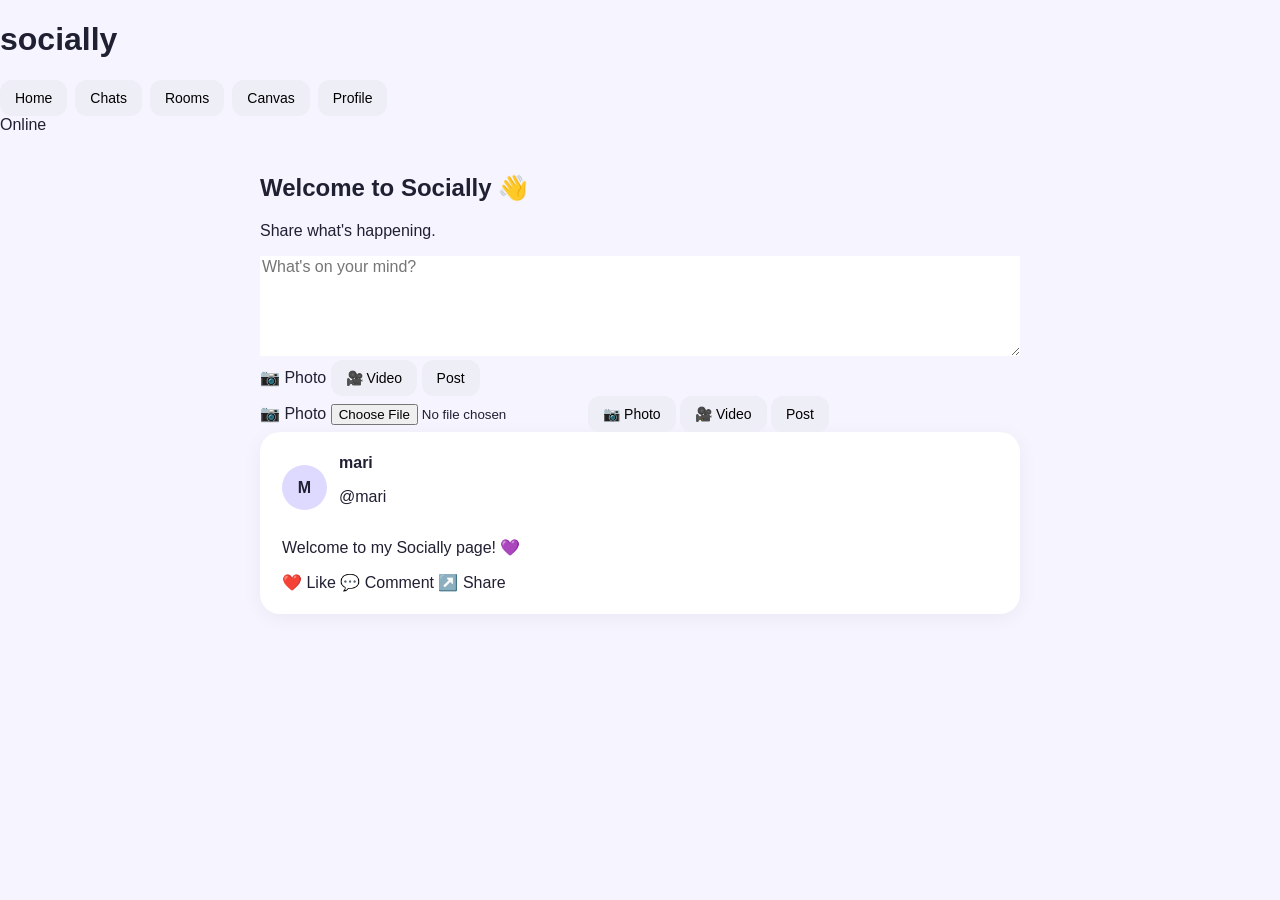
==== index.html @ 67bec3a6 "Update index.html" ====
<!DOCTYPE html>
<html lang="en">
<head>
  <meta charset="UTF-8">
  <meta name="viewport" content="width=device-width, initial-scale=1.0">
  <title>Socially</title>
  <link rel="stylesheet" href="style.css">
</head>

<body>

  <header>
    <h1>socially</h1>

    <nav>
      <button onclick="showPage('home')">Home</button>
      <button onclick="showPage('chats')">Chats</button>
      <button onclick="showPage('rooms')">Rooms</button>
      <button onclick="showPage('canvas')">Canvas</button>
      <button onclick="showPage('profile')">Profile</button>
    </nav>

    <div class="online">
      <span class="online-dot"></span>
      Online
    </div>
  </header>

  <main>

    <!-- HOME -->
    <section id="home" class="page active">
      <div class="card">
        <h2>Welcome to Socially 👋</h2>
        <p>Share what's happening.</p>

        <textarea placeholder="What's on your mind?"></textarea>

        <div class="post-buttons">    <label class="upload-button">     📷 Photo     <input type="file" id="photoInput" accept="image/*">   </label>    <button type="button">🎥 Video</button>    <button type="button">Post</button>  </div>  <div id="photoPreview"></div>   📷 Photo   <input type="file" id="photoInput" accept="image/*"> </label>
          <button>📷 Photo</button>
          <button>🎥 Video</button>
          <button>Post</button>
        </div>
      </div>

      <div class="card post">
        <div class="post-user">
          <div class="avatar">M</div>
          <div>
            <strong>mari</strong>
            <p>@mari</p>
          </div>
        </div>

        <p>Welcome to my Socially page! 💜</p>

        <div class="reactions">
          ❤️ Like
          💬 Comment
          ↗️ Share
        </div>
      </div>
    </section>


    <!-- CHATS -->
    <section id="chats" class="page">
      <div class="card">
        <h2>Chats 💬</h2>
        <p>Your group chats will appear here.</p>

        <button>＋ New group chat</button>
      </div>
    </section>


    <!-- ROOMS -->
    <section id="rooms" class="page">
      <div class="card">
        <h2>Rooms 🏠</h2>
        <p>Create a room and invite people.</p>

        <button>＋ Create room</button>
      </div>
    </section>


    <!-- CANVAS -->
    <section id="canvas" class="page">
      <div class="card">
        <h2>Collaborative Canvas 🎨</h2>
        <p>Draw together with your friends.</p>

        <div class="canvas-area">
          Your canvas will go here.
        </div>
      </div>
    </section>


    <!-- PROFILE -->
    <section id="profile" class="page">
      <div class="card profile-card">
        <div class="big-avatar">M</div>

        <h2>mari</h2>
        <p>@mari</p>

        <p>Making memories on Socially 💜</p>

        <button>Edit profile</button>
      </div>
    </section>

  </main>

  <script src="app.js"></script>
</body>
</html>
---- style.css ----
* {
  box-sizing: border-box;
}

body {
  margin: 0;
  font-family: Arial, sans-serif;
  background: #f5f4ff;
  color: #202033;
}

.topbar {
  height: 70px;
  padding: 0 30px;
  display: flex;
  align-items: center;
  justify-content: space-between;
  background: white;
  border-bottom: 1px solid #ddd;
  position: sticky;
  top: 0;
  z-index: 10;
}

.logo {
  font-size: 26px;
  font-weight: bold;
}

nav {
  display: flex;
  gap: 8px;
}

button {
  border: 0;
  background: #eeeef7;
  padding: 10px 15px;
  border-radius: 12px;
  cursor: pointer;
  font-size: 14px;
}

button:hover {
  transform: translateY(-1px);
}

.online-status {
  display: flex;
  align-items: center;
  gap: 7px;
  font-size: 14px;
}

.online-dot {
  width: 11px;
  height: 11px;
  background: #25d366;
  border-radius: 50%;
  animation: pulse 1.5s infinite;
}

@keyframes pulse {
  50% {
    opacity: 0.35;
  }
}

main {
  max-width: 800px;
  margin: 40px auto;
  padding: 0 20px;
}

.page {
  display: none;
}

.page.active {
  display: block;
}

.welcome {
  text-align: center;
  margin-bottom: 30px;
}

.create-post,
.post,
.empty-card,
.profile-card {
  background: white;
  border-radius: 20px;
  padding: 22px;
  margin-bottom: 20px;
  box-shadow: 0 4px 20px rgba(0, 0, 0, 0.05);
}

textarea {
  width: 100%;
  min-height: 100px;
  border: 0;
  resize: vertical;
  font: inherit;
  outline: none;
}

.post-actions {
  display: flex;
  gap: 10px;
}

.post-button {
  margin-left: auto;
  background: #202033;
  color: white;
}

.post-user {
  display: flex;
  align-items: center;
  gap: 12px;
}

.avatar,
.profile-avatar {
  display: flex;
  align-items: center;
  justify-content: center;
  background: #ddd9ff;
  border-radius: 50%;
  font-weight: bold;
}

.avatar {
  width: 45px;
  height: 45px;
}

.profile-avatar {
  width: 100px;
  height: 100px;
  margin: auto;
  font-size: 40px;
}

small {
  display: block;
  color: #888;
  margin-top: 3px;
}

.post-reactions {
  display: flex;
  gap: 8px;
  border-top: 1px solid #eee;
  padding-top: 15px;
}

.canvas-placeholder {
  height: 500px;
  background: white;
  border: 2px dashed #bbb;
  border-radius: 20px;
  display: flex;
  align-items: center;
  justify-content: center;
  .upload-button {
  display: inline-block;
  padding: 10px 16px;
  background: #eeeaff;
  border-radius: 12px;
  cursor: pointer;
  font-weight: bold;
}

.upload-button input {
  display: none;
}

#photoPreview img {
  max-width: 100%;
  margin-top: 15px;
  border-radius: 16px;
}
}

.profile-card {
  text-align: center;
}
.upload-button input {
  display: none;
}
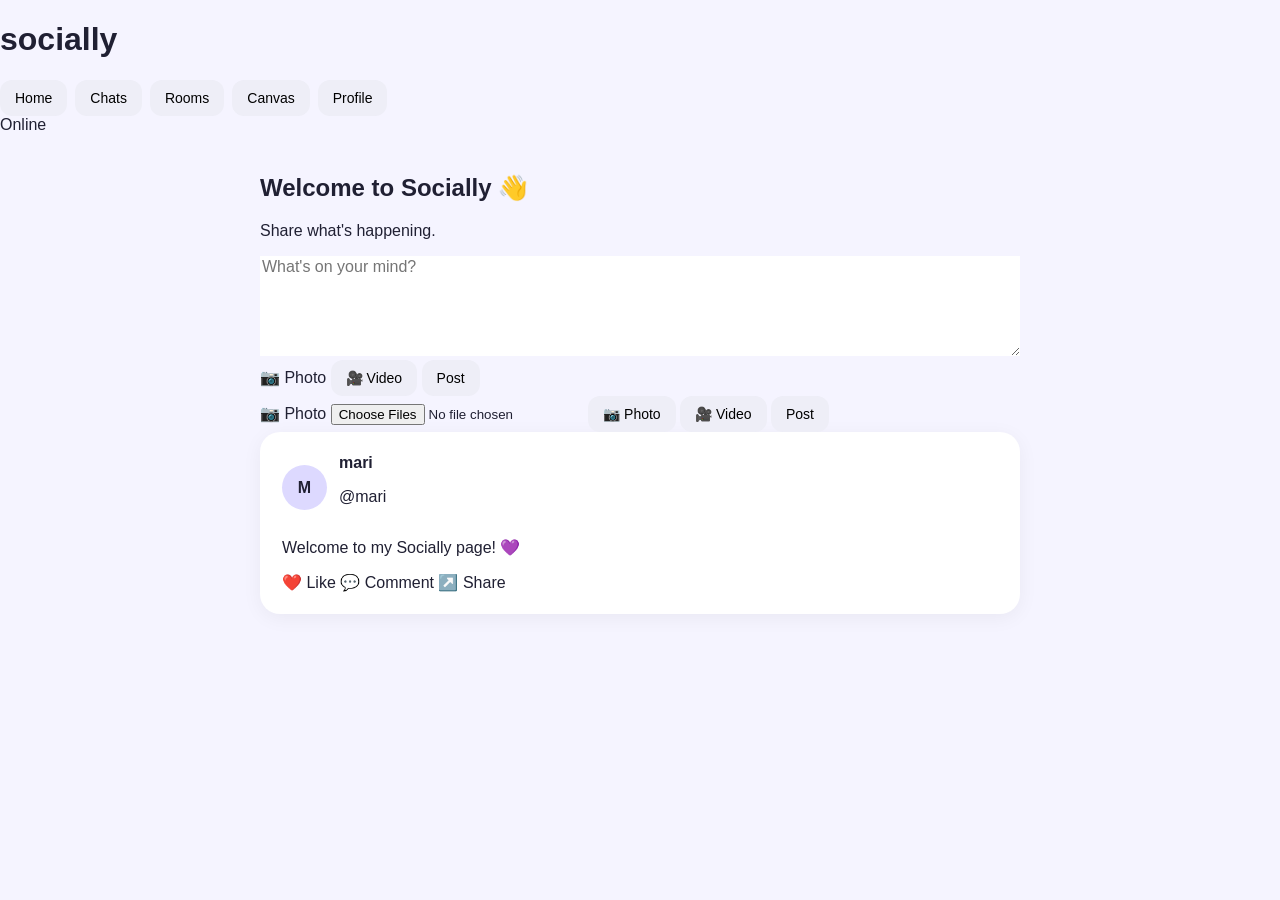
==== commit ccab1b26: "Update index.html" ====
--- a/index.html
+++ b/index.html
@@ -36,7 +36,7 @@
 
         <textarea placeholder="What's on your mind?"></textarea>
 
-        <div class="post-buttons">    <label class="upload-button">     📷 Photo     <input type="file" id="photoInput" accept="image/*">   </label>    <button type="button">🎥 Video</button>    <button type="button">Post</button>  </div>  <div id="photoPreview"></div>   📷 Photo   <input type="file" id="photoInput" accept="image/*"> </label>
+        <div class="post-buttons">    <label class="upload-button">     📷 Photo     <input type="file" id="photoInput" accept="image/*" multiple>   </label>    <button type="button">🎥 Video</button>    <button type="button">Post</button>  </div>  <div id="photoPreview"></div>   📷 Photo   <input type="file" id="photoInput" accept="image/*" multiple> </label>
           <button>📷 Photo</button>
           <button>🎥 Video</button>
           <button>Post</button>
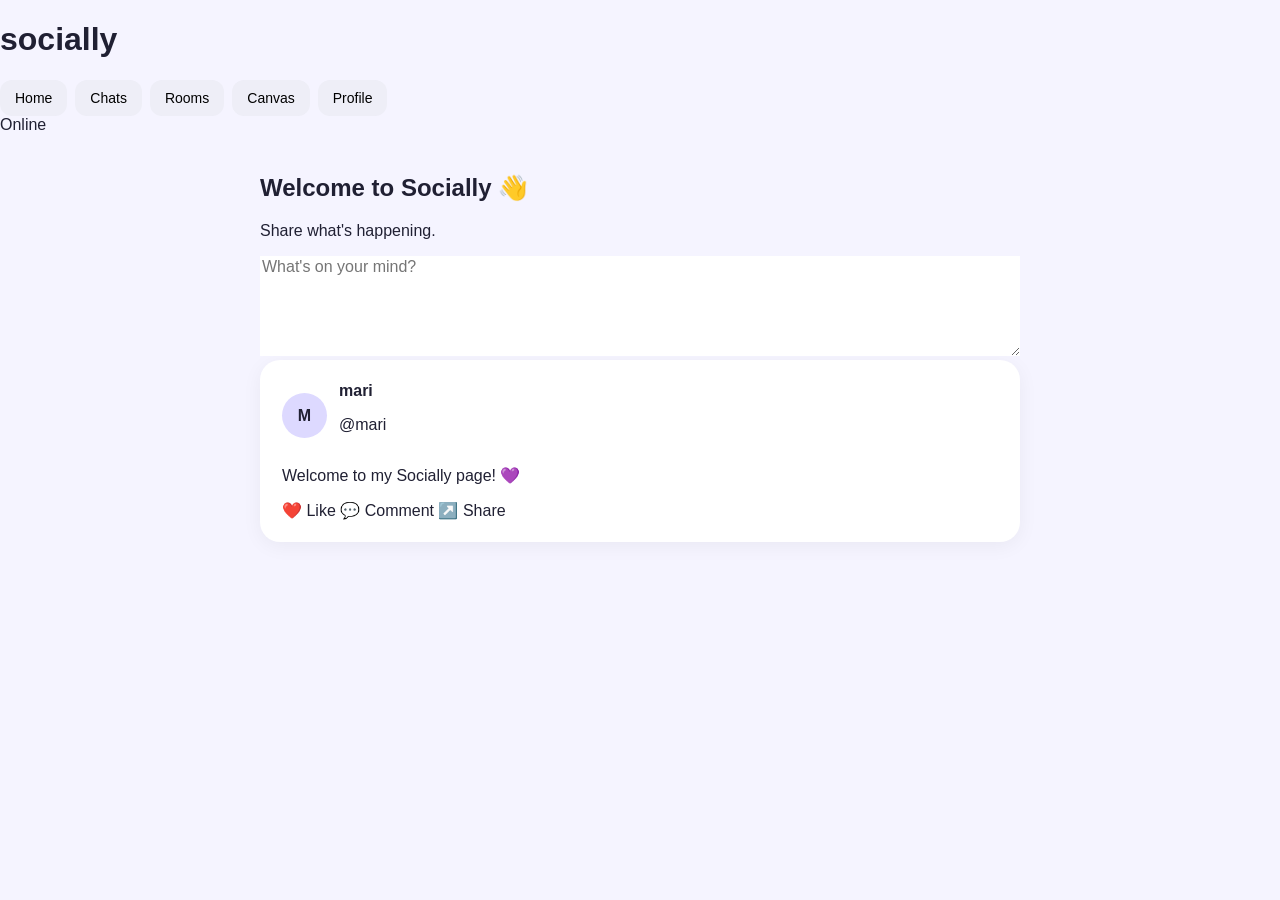
==== commit 1fd49e29: "Update index.html" ====
--- a/index.html
+++ b/index.html
@@ -35,12 +35,6 @@
         <p>Share what's happening.</p>
 
         <textarea placeholder="What's on your mind?"></textarea>
-
-        <div class="post-buttons">    <label class="upload-button">     📷 Photo     <input type="file" id="photoInput" accept="image/*" multiple>   </label>    <button type="button">🎥 Video</button>    <button type="button">Post</button>  </div>  <div id="photoPreview"></div>   📷 Photo   <input type="file" id="photoInput" accept="image/*" multiple> </label>
-          <button>📷 Photo</button>
-          <button>🎥 Video</button>
-          <button>Post</button>
-        </div>
       </div>
 
       <div class="card post">
--- a/style.css
+++ b/style.css
@@ -191,3 +191,19 @@
 .upload-button input {
   display: none;
 }
+.photo-slider {
+  display: flex;
+  gap: 12px;
+  overflow-x: auto;
+  scroll-snap-type: x mandatory;
+  padding: 10px 0;
+}
+
+.photo-slider img {
+  width: 85%;
+  max-height: 450px;
+  object-fit: cover;
+  border-radius: 18px;
+  flex-shrink: 0;
+  scroll-snap-align: center;
+}
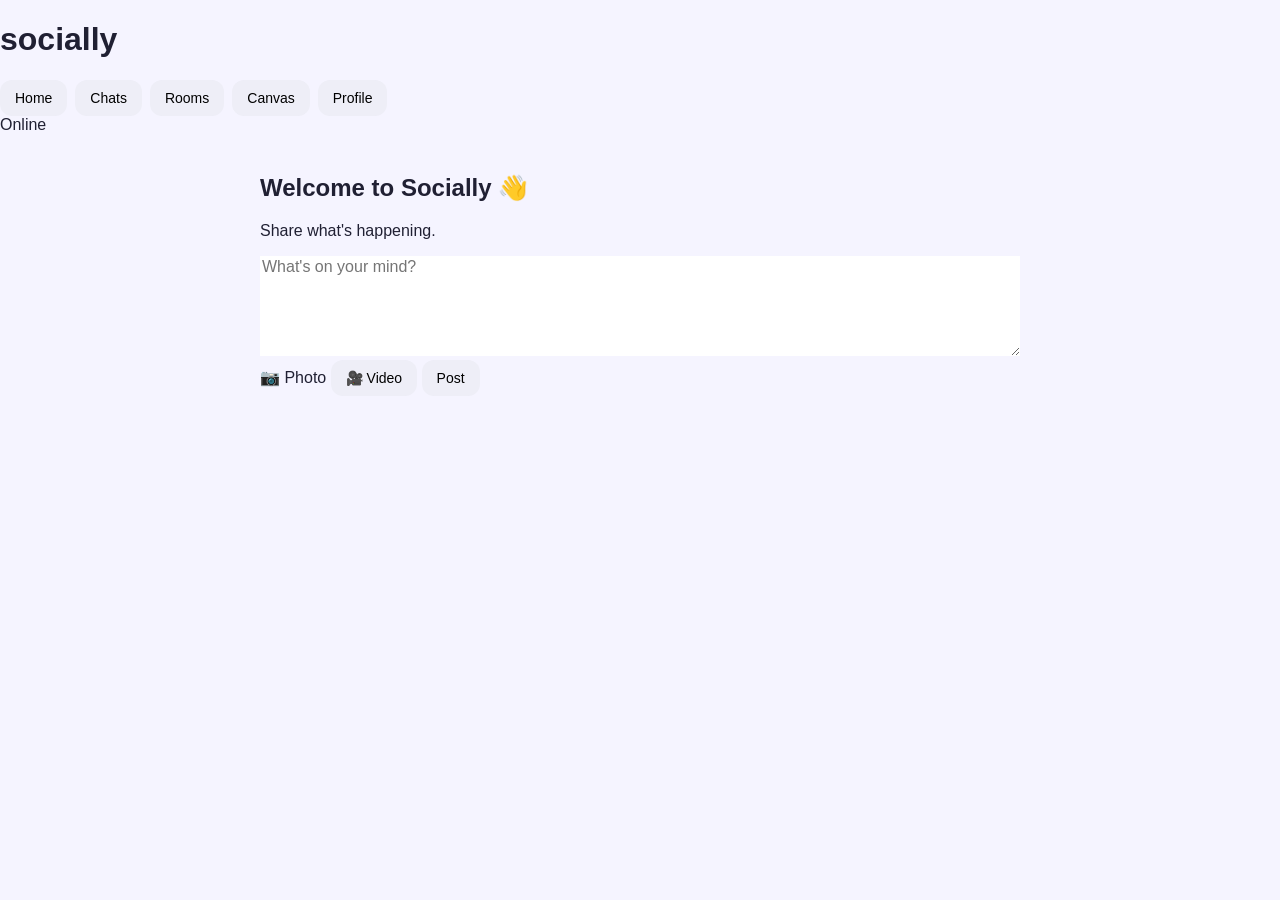
==== commit bf2d40f4: "Update index.html" ====
--- a/index.html
+++ b/index.html
@@ -35,79 +35,14 @@
         <p>Share what's happening.</p>
 
         <textarea placeholder="What's on your mind?"></textarea>
-      </div>
+  <div class="post-buttons">
+  <label class="upload-button">
+    📷 Photo
+    <input type="file" id="photoInput" accept="image/*" multiple>
+  </label>
 
-      <div class="card post">
-        <div class="post-user">
-          <div class="avatar">M</div>
-          <div>
-            <strong>mari</strong>
-            <p>@mari</p>
-          </div>
-        </div>
+  <button type="button">🎥 Video</button>
+  <button type="button">Post</button>
+</div>
 
-        <p>Welcome to my Socially page! 💜</p>
-
-        <div class="reactions">
-          ❤️ Like
-          💬 Comment
-          ↗️ Share
-        </div>
-      </div>
-    </section>
-
-
-    <!-- CHATS -->
-    <section id="chats" class="page">
-      <div class="card">
-        <h2>Chats 💬</h2>
-        <p>Your group chats will appear here.</p>
-
-        <button>＋ New group chat</button>
-      </div>
-    </section>
-
-
-    <!-- ROOMS -->
-    <section id="rooms" class="page">
-      <div class="card">
-        <h2>Rooms 🏠</h2>
-        <p>Create a room and invite people.</p>
-
-        <button>＋ Create room</button>
-      </div>
-    </section>
-
-
-    <!-- CANVAS -->
-    <section id="canvas" class="page">
-      <div class="card">
-        <h2>Collaborative Canvas 🎨</h2>
-        <p>Draw together with your friends.</p>
-
-        <div class="canvas-area">
-          Your canvas will go here.
-        </div>
-      </div>
-    </section>
-
-
-    <!-- PROFILE -->
-    <section id="profile" class="page">
-      <div class="card profile-card">
-        <div class="big-avatar">M</div>
-
-        <h2>mari</h2>
-        <p>@mari</p>
-
-        <p>Making memories on Socially 💜</p>
-
-        <button>Edit profile</button>
-      </div>
-    </section>
-
-  </main>
-
-  <script src="app.js"></script>
-</body>
-</html>
+<div id="photoPreview"></div>
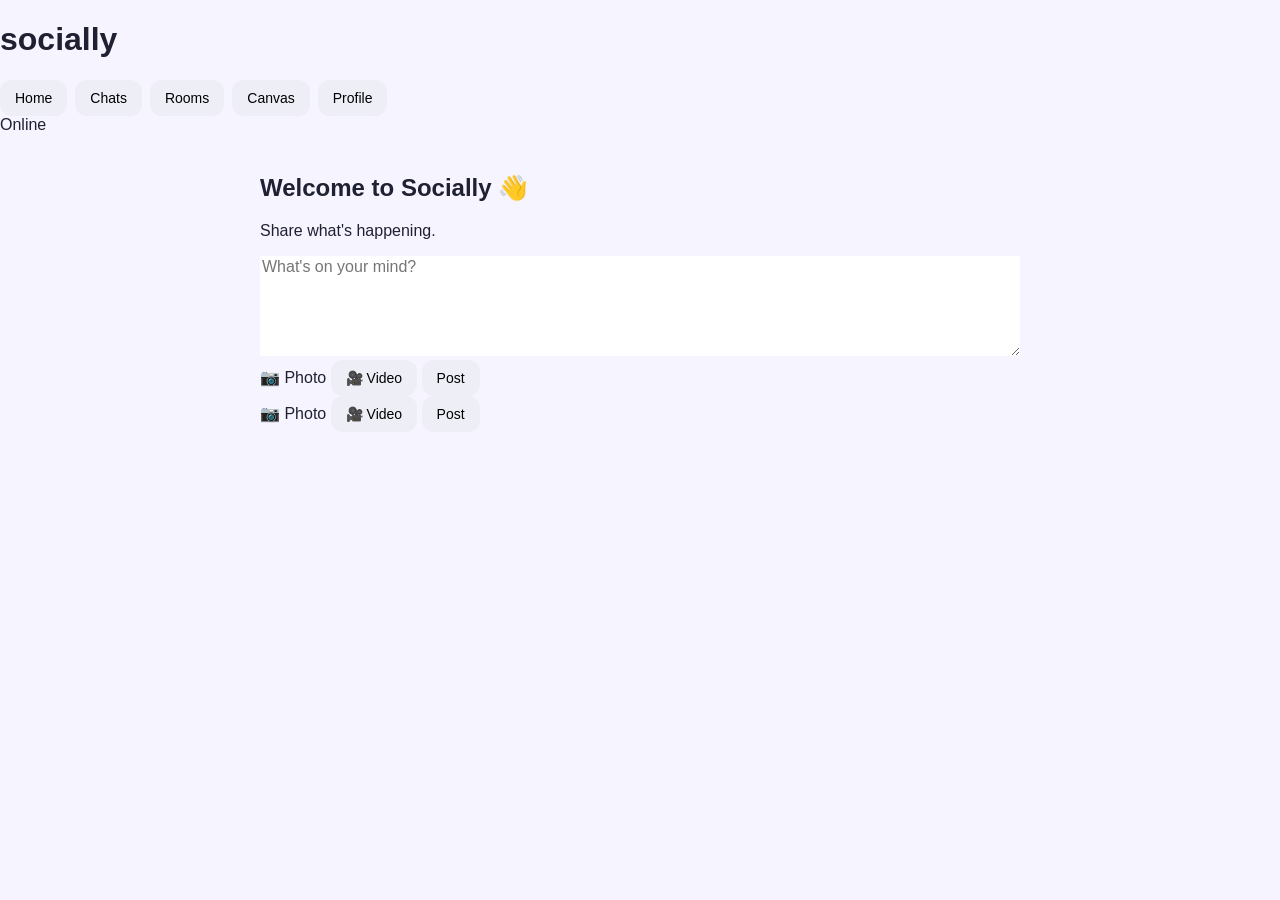
==== commit 54a873d1: "Update index.html" ====
--- a/index.html
+++ b/index.html
@@ -35,6 +35,17 @@
         <p>Share what's happening.</p>
 
         <textarea placeholder="What's on your mind?"></textarea>
+        <div class="post-buttons">
+  <label class="upload-button">
+    📷 Photo
+    <input type="file" id="photoInput" accept="image/*" multiple>
+  </label>
+
+  <button type="button">🎥 Video</button>
+  <button type="button">Post</button>
+</div>
+
+<div id="photoPreview"></div>
   <div class="post-buttons">
   <label class="upload-button">
     📷 Photo
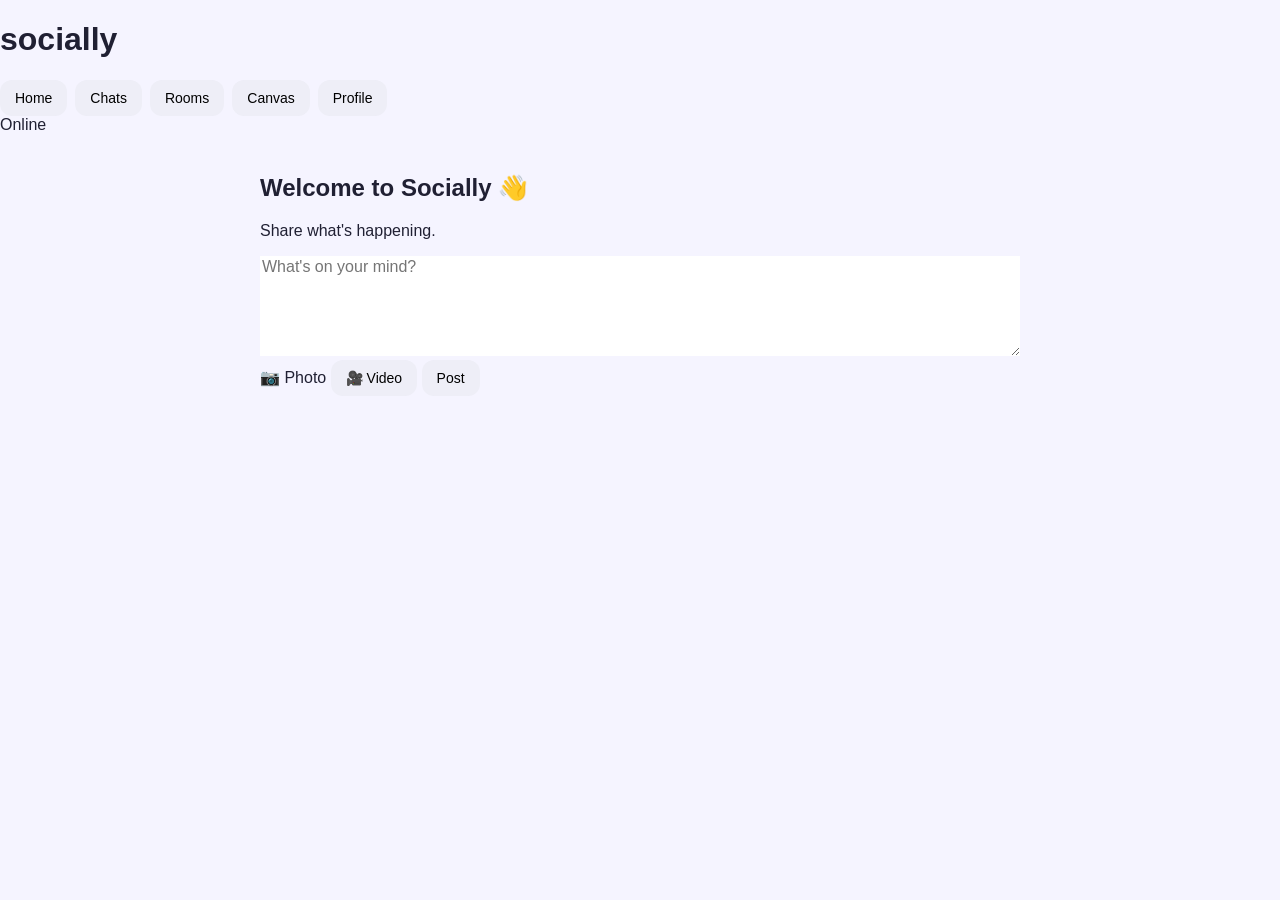
==== commit 4353299d: "Update index.html" ====
--- a/index.html
+++ b/index.html
@@ -46,14 +46,3 @@
 </div>
 
 <div id="photoPreview"></div>
-  <div class="post-buttons">
-  <label class="upload-button">
-    📷 Photo
-    <input type="file" id="photoInput" accept="image/*" multiple>
-  </label>
-
-  <button type="button">🎥 Video</button>
-  <button type="button">Post</button>
-</div>
-
-<div id="photoPreview"></div>
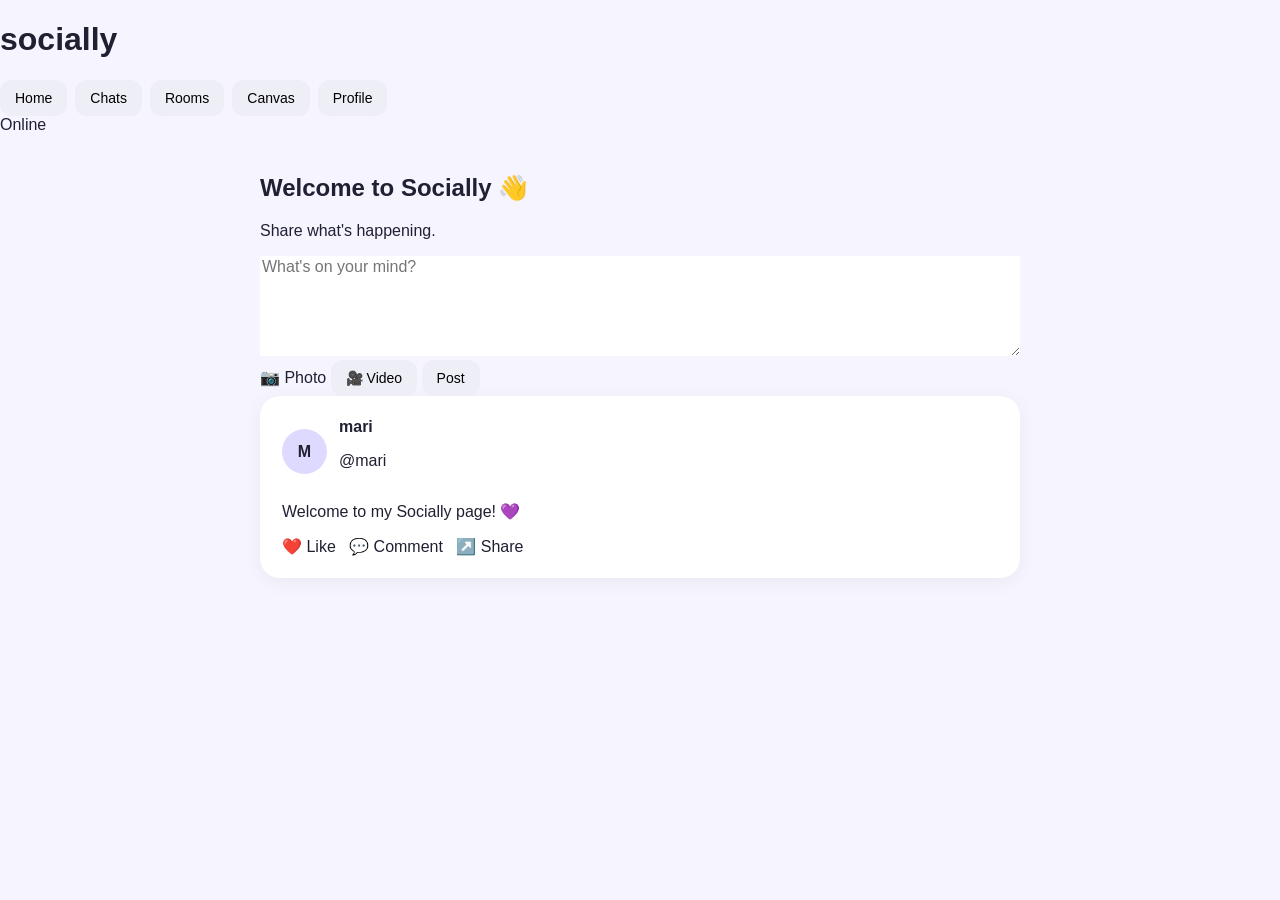
==== commit 00d499be: "Update index.html" ====
--- a/index.html
+++ b/index.html
@@ -9,40 +9,101 @@
 
 <body>
 
-  <header>
-    <h1>socially</h1>
+<header>
+  <h1>socially</h1>
 
-    <nav>
-      <button onclick="showPage('home')">Home</button>
-      <button onclick="showPage('chats')">Chats</button>
-      <button onclick="showPage('rooms')">Rooms</button>
-      <button onclick="showPage('canvas')">Canvas</button>
-      <button onclick="showPage('profile')">Profile</button>
-    </nav>
+  <nav>
+    <button onclick="showPage('home')">Home</button>
+    <button onclick="showPage('chats')">Chats</button>
+    <button onclick="showPage('rooms')">Rooms</button>
+    <button onclick="showPage('canvas')">Canvas</button>
+    <button onclick="showPage('profile')">Profile</button>
+  </nav>
 
-    <div class="online">
-      <span class="online-dot"></span>
-      Online
+  <div class="online">
+    <span class="online-dot"></span>
+    Online
+  </div>
+</header>
+
+<main>
+
+<section id="home" class="page active">
+
+  <div class="card">
+    <h2>Welcome to Socially 👋</h2>
+    <p>Share what's happening.</p>
+
+    <textarea placeholder="What's on your mind?"></textarea>
+
+    <div class="post-buttons">
+      <label class="upload-button">
+        📷 Photo
+        <input type="file" id="photoInput" accept="image/*" multiple>
+      </label>
+
+      <button type="button">🎥 Video</button>
+      <button type="button">Post</button>
     </div>
-  </header>
 
-  <main>
+    <div id="photoPreview"></div>
+  </div>
 
-    <!-- HOME -->
-    <section id="home" class="page active">
-      <div class="card">
-        <h2>Welcome to Socially 👋</h2>
-        <p>Share what's happening.</p>
+  <div class="card post">
+    <div class="post-user">
+      <div class="avatar">M</div>
+      <div>
+        <strong>mari</strong>
+        <p>@mari</p>
+      </div>
+    </div>
 
-        <textarea placeholder="What's on your mind?"></textarea>
-        <div class="post-buttons">
-  <label class="upload-button">
-    📷 Photo
-    <input type="file" id="photoInput" accept="image/*" multiple>
-  </label>
+    <p>Welcome to my Socially page! 💜</p>
 
-  <button type="button">🎥 Video</button>
-  <button type="button">Post</button>
-</div>
+    <div class="reactions">
+      ❤️ Like &nbsp; 💬 Comment &nbsp; ↗️ Share
+    </div>
+  </div>
 
-<div id="photoPreview"></div>
+</section>
+
+<section id="chats" class="page">
+  <div class="card">
+    <h2>Chats 💬</h2>
+    <p>Your group chats will appear here.</p>
+    <button>＋ New group chat</button>
+  </div>
+</section>
+
+<section id="rooms" class="page">
+  <div class="card">
+    <h2>Rooms 🏠</h2>
+    <p>Create a room and invite people.</p>
+    <button>＋ Create room</button>
+  </div>
+</section>
+
+<section id="canvas" class="page">
+  <div class="card">
+    <h2>Collaborative Canvas 🎨</h2>
+    <p>Draw together with your friends.</p>
+    <div class="canvas-area">Your canvas will go here.</div>
+  </div>
+</section>
+
+<section id="profile" class="page">
+  <div class="card profile-card">
+    <div class="big-avatar">M</div>
+    <h2>mari</h2>
+    <p>@mari</p>
+    <p>Making memories on Socially 💜</p>
+    <button>Edit profile</button>
+  </div>
+</section>
+
+</main>
+
+<script src="app.js"></script>
+
+</body>
+</html>
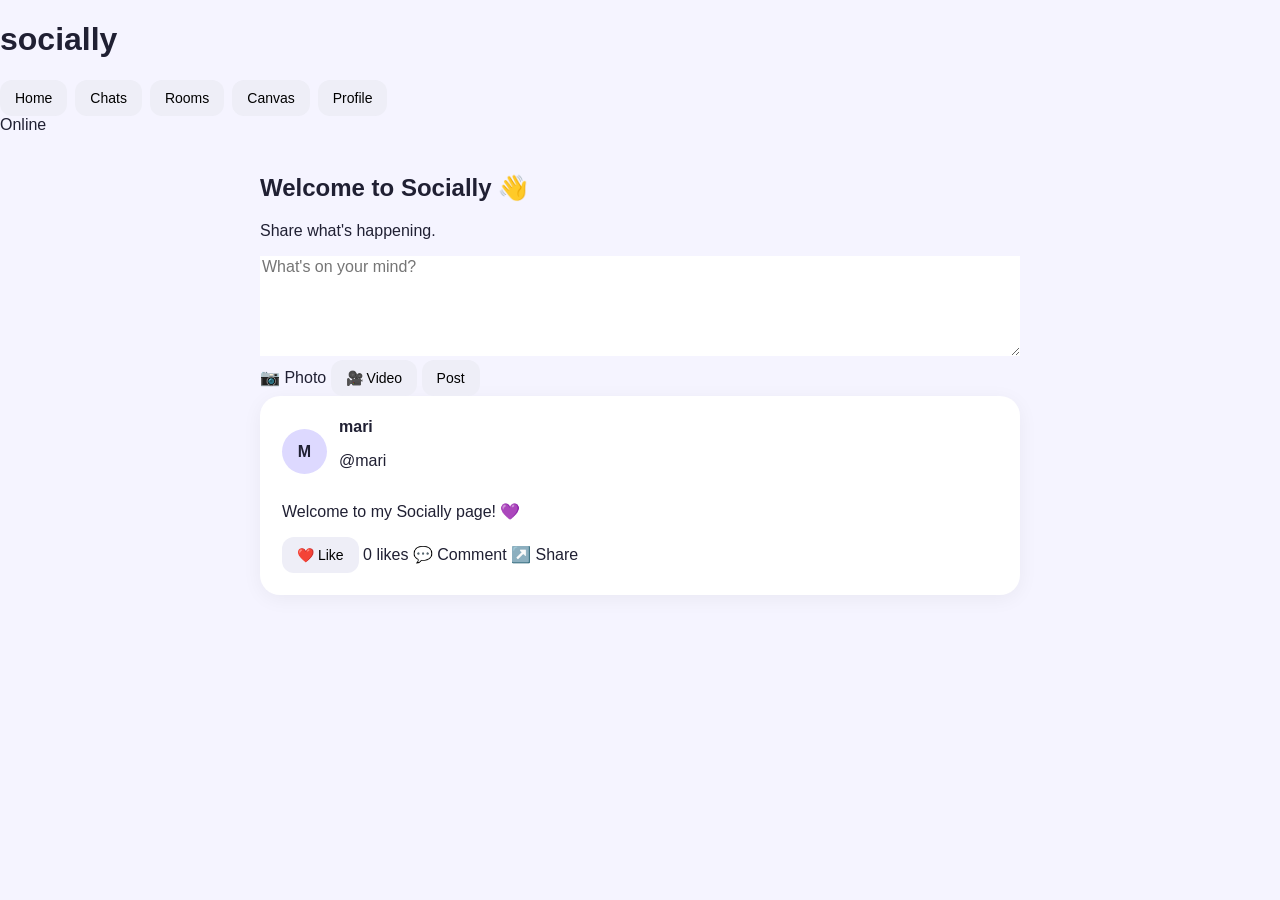
==== commit 64169980: "Update index.html" ====
--- a/index.html
+++ b/index.html
@@ -60,11 +60,12 @@
 
     <p>Welcome to my Socially page! 💜</p>
 
-    <div class="reactions">
-      ❤️ Like &nbsp; 💬 Comment &nbsp; ↗️ Share
-    </div>
-  </div>
-
+<div class="reactions">
+  <button onclick="likePost(this)">❤️ Like</button>
+  <span>0 likes</span>
+  <span>💬 Comment</span>
+  <span>↗️ Share</span>
+</div>
 </section>
 
 <section id="chats" class="page">
--- a/style.css
+++ b/style.css
@@ -207,3 +207,24 @@
   flex-shrink: 0;
   scroll-snap-align: center;
 }
+.photo-slider {
+  display: flex;
+  gap: 12px;
+  overflow-x: auto;
+  scroll-snap-type: x mandatory;
+  padding: 10px 0;
+  scrollbar-width: none;
+}
+
+.photo-slider::-webkit-scrollbar {
+  display: none;
+}
+
+.photo-slider img {
+  width: 90%;
+  height: 400px;
+  object-fit: cover;
+  border-radius: 18px;
+  flex-shrink: 0;
+  scroll-snap-align: center;
+}
